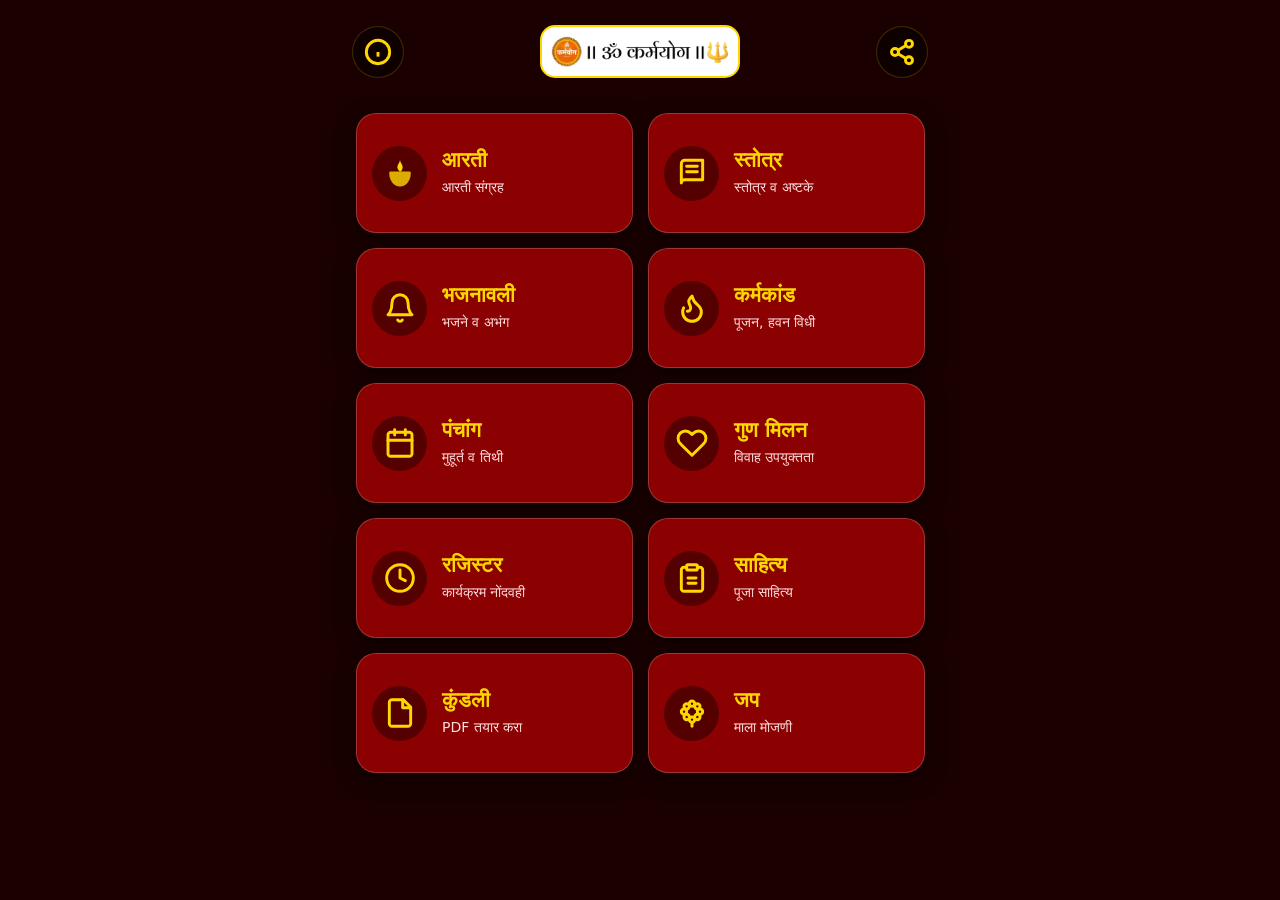
==== index.html @ 31cbc574 "Restore matchmaking link in index.html Restored the matchmaking link in the index.html file." ====
<!DOCTYPE html>
<html lang="mr">
<head>
    <meta charset="UTF-8">
    <meta name="viewport" content="width=device-width, initial-scale=1.0, maximum-scale=1.0, user-scalable=no">
    <title>कर्मयोग | Karmyog</title>
    <link rel="preconnect" href="https://fonts.googleapis.com">
    <link rel="preconnect" href="https://fonts.gstatic.com" crossorigin>
    <link href="https://fonts.googleapis.com/css2?family=Anek+Devanagari:wght@400;600;700&display=swap" rel="stylesheet">

    <style>
        :root {
            --bg-dark: #1a0000; 
            --card-maroon: #8B0000; 
            --gold: #ffd700;
            --text-white: #ffffff;
            --text-muted: #ffdddd;
            --icon-bg: rgba(0, 0, 0, 0.4); 
        }

        * {
            margin: 0;
            padding: 0;
            box-sizing: border-box;
            -webkit-tap-highlight-color: transparent;
            -webkit-touch-callout: none;
            -webkit-user-select: none;
            -moz-user-select: none;
            -ms-user-select: none;
            user-select: none;
        }

        body {
            font-family: system-ui, -apple-system, sans-serif;
            background: var(--bg-dark);
            color: var(--text-white);
            min-height: 100vh;
            padding: 10px 0 20px 0;
            overflow-x: hidden;
            position: relative;
        }

        .header-container {
            display: flex;
            align-items: center;
            justify-content: space-between;
            padding: 15px 12px;
            max-width: 600px;
            margin: 0 auto 20px auto;
            gap: 10px;
        }

        .header-logo {
            width: clamp(150px, 40vw, 200px);
            height: auto;
            background: #fff;
            padding: 8px;
            border-radius: 15px;
            border: 2px solid var(--gold);
            object-fit: contain;
            pointer-events: none;
        }

        .header-icon-btn {
            width: clamp(44px, 12vw, 52px);
            height: clamp(44px, 12vw, 52px);
            background: var(--icon-bg);
            border-radius: 50%;
            display: flex;
            align-items: center;
            justify-content: center;
            color: var(--gold);
            cursor: pointer;
            border: 1px solid rgba(255, 215, 0, 0.2);
            text-decoration: none;
            flex-shrink: 0;
            transition: transform 0.2s ease, background 0.2s ease;
        }

        .header-icon-btn:active {
            transform: scale(0.88);
            background: rgba(0, 0, 0, 0.6);
        }

        /* GRID SYSTEM - Fully Responsive */
        .grid {
            display: grid;
            grid-template-columns: repeat(auto-fit, minmax(min(150px, 100%), 1fr));
            gap: clamp(12px, 3vw, 15px);
            padding: 0 clamp(12px, 4vw, 16px);
            max-width: 600px;
            margin: auto;
        }

        @media (min-width: 360px) {
            .grid {
                grid-template-columns: repeat(2, 1fr);
            }
        }

        /* CARD STYLING */
        .card {
            background: var(--card-maroon);
            border-radius: clamp(15px, 4vw, 20px);
            min-height: clamp(105px, 28vw, 120px);
            padding: clamp(12px, 3.5vw, 15px);
            text-decoration: none;
            color: var(--text-white);
            display: flex;
            align-items: center; 
            border: 1px solid rgba(255, 255, 255, 0.2);
            box-shadow: 0 6px 20px rgba(0,0,0,0.5);
            transition: transform 0.2s ease, box-shadow 0.2s ease;
            position: relative;
            overflow: hidden;
            -webkit-tap-highlight-color: transparent;
            pointer-events: auto;
        }

        .card::before {
            content: '';
            position: absolute;
            top: 0;
            left: 0;
            right: 0;
            bottom: 0;
            background: linear-gradient(135deg, rgba(255,255,255,0.1) 0%, transparent 100%);
            opacity: 0;
            transition: opacity 0.3s ease;
            pointer-events: none;
        }

        .card:active {
            transform: scale(0.94);
            box-shadow: 0 3px 10px rgba(0,0,0,0.7);
        }

        .card:active::before {
            opacity: 1;
        }

        /* Hide URL preview on long press */
        .card::after {
            content: attr(href);
            position: absolute;
            left: -9999px;
            opacity: 0;
            pointer-events: none;
        }

        .icon-box {
            min-width: clamp(48px, 13vw, 55px);
            width: clamp(48px, 13vw, 55px);
            height: clamp(48px, 13vw, 55px);
            background: var(--icon-bg);
            border-radius: 50%;
            display: flex;
            align-items: center;
            justify-content: center;
            margin-right: clamp(10px, 3vw, 15px);
            flex-shrink: 0;
        }

        .card-content {
            display: flex;
            flex-direction: column;
            flex: 1;
            min-width: 0;
        }

        .card-title {
            font-size: clamp(18px, 5vw, 21px);
            font-weight: 800;
            color: var(--gold);
            line-height: 1.1;
            margin-bottom: 4px;
        }

        .card-subtitle {
            font-size: clamp(12px, 3.5vw, 14px); 
            font-weight: 400;
            color: var(--text-muted);
            line-height: 1.4;
            margin-top: 2px;
        }

        .custom-svg {
            width: clamp(28px, 8vw, 32px);
            height: clamp(28px, 8vw, 32px);
            fill: none;
            stroke: var(--gold);
            stroke-width: 2.2; 
            stroke-linecap: round;
            stroke-linejoin: round;
        }
        
        .fill-gold { 
            fill: var(--gold);
            stroke: none;
        }

        /* INFO MODAL */
        .modal-overlay {
            display: none;
            position: fixed;
            top: 0;
            left: 0;
            right: 0;
            bottom: 0;
            background: rgba(0, 0, 0, 0.9);
            z-index: 1000;
            align-items: center;
            justify-content: center;
            padding: 20px;
            animation: fadeIn 0.3s ease;
        }

        .modal-overlay.active {
            display: flex;
        }

        .modal-content {
            background: linear-gradient(135deg, #2a0000 0%, #1a0000 100%);
            border-radius: 25px;
            padding: 30px 25px 25px;
            max-width: 420px;
            width: 100%;
            max-height: 90vh;
            overflow-y: auto;
            border: 2px solid var(--gold);
            box-shadow: 0 10px 40px rgba(255, 215, 0, 0.3);
            animation: slideUp 0.3s ease;
            position: relative;
        }

        @keyframes fadeIn {
            from { opacity: 0; }
            to { opacity: 1; }
        }

        @keyframes slideUp {
            from { transform: translateY(50px); opacity: 0; }
            to { transform: translateY(0); opacity: 1; }
        }

        .modal-close {
            position: absolute;
            top: 15px;
            right: 15px;
            width: 36px;
            height: 36px;
            background: rgba(0, 0, 0, 0.5);
            border: 1px solid var(--gold);
            border-radius: 50%;
            display: flex;
            align-items: center;
            justify-content: center;
            cursor: pointer;
            color: var(--gold);
            font-size: 24px;
            line-height: 1;
            transition: all 0.2s ease;
        }

        .modal-close:active {
            transform: scale(0.9);
            background: rgba(0, 0, 0, 0.8);
        }

        .developer-photo {
            width: 110px;
            height: 110px;
            border-radius: 50%;
            margin: 0 auto 18px;
            display: block;
            border: 3px solid var(--gold);
            object-fit: cover;
            background: var(--icon-bg);
            box-shadow: 0 4px 15px rgba(255, 215, 0, 0.3);
        }

        .developer-info {
            font-family: 'Anek Devanagari', system-ui, sans-serif;
        }

        .developer-info h2 {
            color: var(--gold);
            font-size: 22px;
            text-align: center;
            margin-bottom: 6px;
            font-weight: 700;
        }

        .developer-info h3 {
            color: var(--text-muted);
            font-size: 15px;
            text-align: center;
            font-weight: 400;
            margin-bottom: 25px;
            line-height: 1.4;
        }

        .info-text {
            color: var(--text-white);
            font-size: 15px;
            line-height: 1.7;
            text-align: center;
            margin-bottom: 25px;
            padding: 0 10px;
            font-weight: 400;
        }

        /*.social-icons {
            display: flex;
            justify-content: center;
            gap: 20px;
            margin-top: 25px;
            flex-wrap: wrap;
        }

        .social-icon {
            width: 45px;
            height: 45px;
            background: rgba(255, 255, 255, 0.95);
            border: 3px solid var(--gold);
            border-radius: 12px;
            display: flex;
            align-items: center;
            justify-content: center;
            cursor: pointer;
            transition: all 0.3s ease;
            text-decoration: none;
            padding: 8px;
        }

        .social-icon:active {
            transform: scale(0.9);
            background: rgba(255, 215, 0, 0.3);
        }

        .social-icon img {
            width: 100%;
            height: 100%;
            object-fit: contain;
            pointer-events: none;
        } */

        /* Prevent text selection and callouts */
        img {
            pointer-events: none;
            -webkit-user-drag: none;
        }

        /* Smooth scrolling */
        html {
            scroll-behavior: smooth;
        }

        /* Performance optimization */
        .card, .header-icon-btn {
            will-change: transform;
        }

        @media (prefers-reduced-motion: reduce) {
            * {
                animation-duration: 0.01ms !important;
                animation-iteration-count: 1 !important;
                transition-duration: 0.01ms !important;
            }
        }
    </style>
</head>
<body>

<div class="header-container">
    <button class="header-icon-btn" onclick="openInfoModal()" aria-label="माहिती">
        <svg style="width:28px;height:28px;stroke:currentColor;fill:none;stroke-width:2.5" viewBox="0 0 24 24">
            <circle cx="12" cy="12" r="10"></circle>
            <line x1="12" y1="16" x2="12" y2="12"></line>
            <line x1="12" y1="8" x2="12.01" y2="8"></line>
        </svg>
    </button>

    <img src="1000894316-removebg-preview.webp" class="header-logo" alt="Karmyog Logo" draggable="false">

    <button class="header-icon-btn" onclick="shareApp()" aria-label="शेअर करा">
        <svg style="width:28px;height:28px;stroke:currentColor;fill:none;stroke-width:2.5" viewBox="0 0 24 24">
            <circle cx="18" cy="5" r="3"></circle>
            <circle cx="6" cy="12" r="3"></circle>
            <circle cx="18" cy="19" r="3"></circle>
            <line x1="8.59" y1="13.51" x2="15.42" y2="17.49"></line>
            <line x1="15.41" y1="6.51" x2="8.59" y2="10.49"></line>
        </svg>
    </button>
</div>

<div class="grid">
    
    <a href="https://sanketramdasi264-prog.github.io/app-menu-home/arati/" class="card" draggable="false">
        <div class="icon-box">
            <svg class="custom-svg" viewBox="0 0 24 24">
                <path class="fill-gold" d="M12 2c0 2-2 3.5-2 5.5s1.5 3 2 3.5 2-1.5 2-3.5S12 4 12 2z"/>
                <path d="M5 12c0 5 3 9 7 9s7-4 7-9H5z" style="opacity:0.8;stroke:var(--gold);fill:var(--gold)"/>
            </svg>
        </div>
        <div class="card-content">
            <div class="card-title">आरती</div>
            <div class="card-subtitle">आरती संग्रह</div>
        </div>
    </a>

    <a href="https://sanketramdasi264-prog.github.io/app-menu-home/stotra/" class="card" draggable="false">
        <div class="icon-box">
            <svg class="custom-svg" viewBox="0 0 24 24">
                <path d="M4 19.5A2.5 2.5 0 0 1 6.5 17H20M4 19.5V5A2.5 2.5 0 0 1 6.5 2.5H20v14.5"/>
                <path d="M8 7h8M8 11h8"/>
            </svg>
        </div>
        <div class="card-content">
            <div class="card-title">स्तोत्र</div>
            <div class="card-subtitle">स्तोत्र व अष्टके</div>
        </div>
    </a>

    <a href="https://sanketramdasi264-prog.github.io/app-menu-home/bhajan/" class="card" draggable="false">
        <div class="icon-box">
            <svg class="custom-svg" viewBox="0 0 24 24">
                <path d="M18 8a6 6 0 0 0-12 0c0 7-3 9-3 9h18s-3-2-3-9"/>
                <path d="M13.73 21a2 2 0 0 1-3.46 0"/>
            </svg>
        </div>
        <div class="card-content">
            <div class="card-title">भजनावली</div>
            <div class="card-subtitle">भजने व अभंग</div>
        </div>
    </a>

    <a href="https://sanketramdasi264-prog.github.io/app-menu-home/pooja/" class="card" draggable="false">
        <div class="icon-box">
            <svg class="custom-svg" viewBox="0 0 24 24">
                <path d="M8.5 14.5A2.5 2.5 0 0 0 11 12c0-1.38-.5-2-1-3-1.072-2.143-.224-4.054 2-6 .5 2.5 2 4.9 4 6.5 2 1.6 3 3.5 3 5.5a7 7 0 1 1-14 0c0-1.1.243-2.188.7-3.125"/>
            </svg>
        </div>
        <div class="card-content">
            <div class="card-title">कर्मकांड</div>
            <div class="card-subtitle">पूजन, हवन विधी</div>
        </div>
    </a>

    <a href="https://sanketramdasi264-prog.github.io/app-menu-home/panchangmuhurt/" class="card" draggable="false">
        <div class="icon-box">
            <svg class="custom-svg" viewBox="0 0 24 24">
                <rect width="18" height="18" x="3" y="4" rx="2"/>
                <line x1="16" y1="2" x2="16" y2="6"/>
                <line x1="8" y1="2" x2="8" y2="6"/>
                <line x1="3" y1="10" x2="21" y2="10"/>
            </svg>
        </div>
        <div class="card-content">
            <div class="card-title">पंचांग</div>
            <div class="card-subtitle">मुहूर्त व तिथी</div>
        </div>
    </a>

   <a href="https://sanketramdasi264-prog.github.io/app-menu-home/Matchmaking/" class="card" draggable="false">
        <div class="icon-box">
            <svg class="custom-svg" viewBox="0 0 24 24">
                <path d="M20.84 4.61a5.5 5.5 0 0 0-7.78 0L12 5.67l-1.06-1.06a5.5 5.5 0 0 0-7.78 7.78l1.06 1.06L12 21.23l7.78-7.78 1.06-1.06a5.5 5.5 0 0 0 0-7.78z" />
            </svg>
        </div>
        <div class="card-content">
            <div class="card-title">गुण मिलन</div>
            <div class="card-subtitle">विवाह उपयुक्तता</div>
        </div>
    </a>  

    <a href="https://sanketramdasi264-prog.github.io/app-menu-home/karykramnondi" class="card" draggable="false">
        <div class="icon-box">
            <svg class="custom-svg" viewBox="0 0 24 24">
                <circle cx="12" cy="12" r="10"/>
                <polyline points="12 6 12 12 16 14"/>
            </svg>
        </div>
        <div class="card-content">
            <div class="card-title">रजिस्टर</div>
            <div class="card-subtitle">कार्यक्रम नोंदवही</div>
        </div>
    </a> 

    <a href="https://sanketramdasi264-prog.github.io/app-menu-home/list/" class="card" draggable="false">
        <div class="icon-box">
            <svg class="custom-svg" viewBox="0 0 24 24">
                <path d="M16 4h2a2 2 0 0 1 2 2v14a2 2 0 0 1-2 2H6a2 2 0 0 1-2-2V6a2 2 0 0 1 2-2h2"/>
                <rect x="8" y="2" width="8" height="4" rx="1"/>
                <path d="M9 12h6M9 16h6"/>
            </svg>
        </div>
        <div class="card-content">
            <div class="card-title">साहित्य</div>
            <div class="card-subtitle">पूजा साहित्य</div>
        </div>
    </a>

      <a href="https://sanketramdasi264-prog.github.io/app-menu-home/kundali/" class="card" draggable="false">
        <div class="icon-box">
            <svg class="custom-svg" viewBox="0 0 24 24">
                <path d="M14.5 2H6a2 2 0 0 0-2 2v16a2 2 0 0 0 2 2h12a2 2 0 0 0 2-2V7.5L14.5 2z"/>
                <polyline points="14 2 14 8 20 8"/>
            </svg>
        </div>
        <div class="card-content">
            <div class="card-title">कुंडली</div>
            <div class="card-subtitle">PDF तयार करा</div>
        </div>
    </a> 

    <a href="https://sanketramdasi264-prog.github.io/app-menu-home/caunter/" class="card" draggable="false">
        <div class="icon-box">
            <svg class="custom-svg" viewBox="0 0 24 24">
                <circle cx="12" cy="5" r="2"/>
                <circle cx="16" cy="7" r="2"/>
                <circle cx="18" cy="11" r="2"/>
                <circle cx="16" cy="15" r="2"/>
                <circle cx="12" cy="17" r="2"/>
                <circle cx="8" cy="15" r="2"/>
                <circle cx="6" cy="11" r="2"/>
                <circle cx="8" cy="7" r="2"/>
                <path d="M12 19v3"/>
            </svg>
        </div>
        <div class="card-content">
            <div class="card-title">जप</div>
            <div class="card-subtitle">माला मोजणी</div>
        </div>
    </a>

</div>

<!-- Developer Info Modal -->
<div class="modal-overlay" id="infoModal" onclick="closeInfoModal(event)">
    <div class="modal-content" onclick="event.stopPropagation()">
        <div class="modal-close" onclick="closeInfoModal()">&times;</div>
        
        <img src="Screenshot_20260117-220744.Gallery.png" alt="Developer Photo" class="developer-photo">
        
        <div class="developer-info">
            <h2>श्री. संकेत रामदासी गुरुजी</h2>
            <h3>Software Developer of OmKarmyog</h3>

            <p class="info-text">ॐ कर्मयोग हे एक आध्यात्मिक सेवा प्रदान करणारे डिजिटल व्यासपीठ आहे.
या अ‍ॅपच्या माध्यमातून भारतीय संस्कृतीशी जोडणारी विविध आध्यात्मिक साधने एका ठिकाणी उपलब्ध करून दिली जातात. <br>

आजच्या आधुनिक युगात पारंपरिक धार्मिक ज्ञान सहज उपलब्ध नसते, ही गरज ओळखून या अ‍ॅपची निर्मिती करण्यात आली, जेणेकरून प्रत्येक व्यक्ती आपल्या मोबाइलवरच शुद्ध, प्रमाणित आणि परंपरागत धार्मिक ज्ञान मिळवू शकेल.
              
<br>या अ‍ॅपमधील सेवा:- <br>

🔸 आरती संग्रह
🔸 स्तोत्र व मंत्र
🔸 भजन संग्रह
🔸 पूजन विधी व संस्कार पद्धती
🔸 पंचांग व तिथी माहिती
🔸 व्रत कथा व महात्म्य
🔸 सण-उत्सवांची माहिती
<br>🔸 भारतीय संस्कृती व अध्यात्म विषयक माहिती हे सर्व उपलब्ध आहे... <br>

भारतीय सनातन धर्म, संस्कृती आणि अध्यात्म
डिजिटल माध्यमातून सर्वसामान्यांपर्यंत सहज, शुद्ध आणि विश्वासार्ह स्वरूपात पोहोचवणे
हेच आमचे प्रमुख ध्येय आहे.

नवीन पिढीला आपल्या परंपरांशी जोडणे, धार्मिक ज्ञानाचे जतन करणे आणि योग्य मार्गदर्शन देणे हा या उपक्रमाचा हेतू आहे.<br>

श्री.संकेत रामदासी गुरूजी:-  <br>गुरुजी हे ॐ कर्मयोग चे संस्थापक व सॉफ्टवेर डेवलपर आहेत.
आजच्या डिजिटल युगात अध्यात्मिक ज्ञान सर्वांपर्यंत पोहोचावे या उद्देशाने त्यांनी या उपक्रमाची सुरुवात केली.<br>
कारण<br>
“परंपरा जपली तरच संस्कृती टिकते.”<br>
आणि त्यासाठी आजच्या जगात<br>
"अध्यात्माला आधुनिकतेची साथ लागते...!!"
</p>
           <!-- <div class="social-icons">
                <a href="https://www.youtube.com/@omkarmyog" class="social-icon" target="_blank" aria-label="YouTube">
                    <img src="https://static.vecteezy.com/system/resources/thumbnails/020/964/378/small_2x/youtube-icon-for-web-design-free-png.png" alt="YouTube">
                </a>
                               
            </div> -->
        </div>
    </div>
</div>

<script>
    // Share App Function with Play Store Link
    function shareApp() {
        const playstoreLink = 'https://play.google.com/store/apps/details?id=in.omkarmyog.app';
        
        const shareText = `🕉️ कर्मयोग 🕉️

धार्मिक साहित्य आणि पूजा विधी आता तुमच्या मोबाईलवर!

✨ आरती संग्रह
📿 स्तोत्र व अष्टके  
🙏 भजनावली
🔱 कर्मकांड विधी
📅 पंचांग
💍 गुण मिलन
⏰ नित्यकर्म
📚 पूजा साहित्य

आजच डाउनलोड करा आणि तुमच्या धार्मिक जीवनाला समृद्ध करा!

📲 Play Store: ${playstoreLink}`;

        if (navigator.share) {
            navigator.share({ 
                title: '🕉️ कर्मयोग - धार्मिक ॲप',
                text: shareText,
                url: playstoreLink
            }).catch(err => {
                if (err.name !== 'AbortError') {
                    console.error('Share failed:', err);
                }
            });
        } else {
            const tempInput = document.createElement('textarea');
            tempInput.value = shareText;
            document.body.appendChild(tempInput);
            tempInput.select();
            document.execCommand('copy');
            document.body.removeChild(tempInput);
            alert('लिंक कॉपी केली! आता तुम्ही ती शेअर करू शकता.');
        }
    }

    // Open Info Modal
    function openInfoModal() {
        document.getElementById('infoModal').classList.add('active');
        document.body.style.overflow = 'hidden';
    }

    // Close Info Modal
    function closeInfoModal(event) {
        if (!event || event.target.id === 'infoModal' || event.target.classList.contains('modal-close')) {
            document.getElementById('infoModal').classList.remove('active');
            document.body.style.overflow = '';
        }
    }

    // Prevent context menu on long press
    document.addEventListener('contextmenu', function(e) {
        if (e.target.tagName === 'A' || e.target.closest('a')) {
            e.preventDefault();
        }
    });

    // Prevent drag on all links
    document.querySelectorAll('a').forEach(link => {
        link.addEventListener('dragstart', e => e.preventDefault());
    });

    // Close modal with ESC key
    document.addEventListener('keydown', function(e) {
        if (e.key === 'Escape') {
            closeInfoModal();
        }
    });

    // Lazy load optimization
    if ('loading' in HTMLImageElement.prototype) {
        const images = document.querySelectorAll('img[loading="lazy"]');
        images.forEach(img => {
            img.src = img.dataset.src;
        });
    }
</script>

</body>
</html>
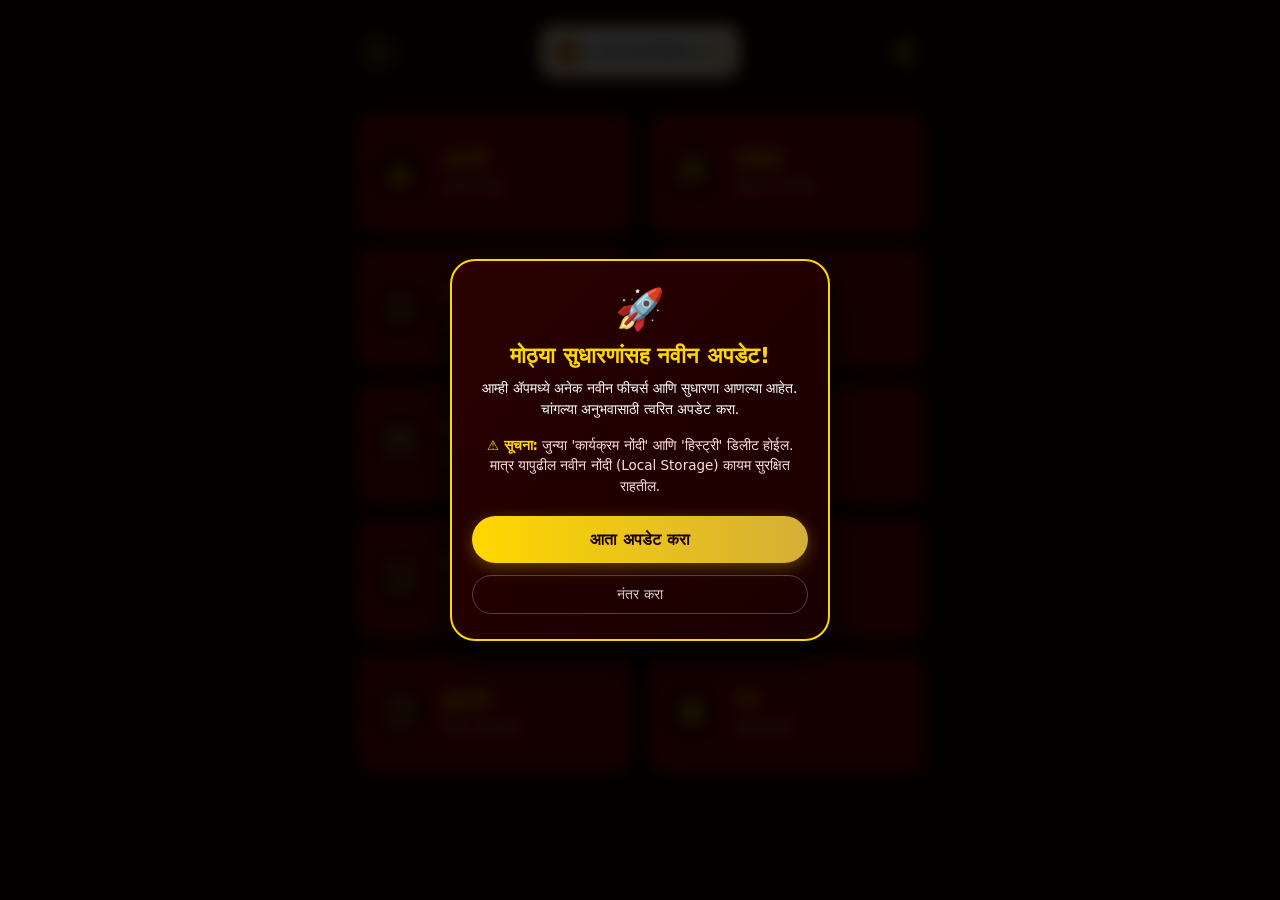
==== commit f3233a31: "Refactor CSS and implement update popup Removed unused CSS styles and consolidated keyframes. Added " ====
--- a/index.html
+++ b/index.html
@@ -137,15 +137,6 @@
 
         .card:active::before {
             opacity: 1;
-        }
-
-        /* Hide URL preview on long press */
-        .card::after {
-            content: attr(href);
-            position: absolute;
-            left: -9999px;
-            opacity: 0;
-            pointer-events: none;
         }
 
         .icon-box {
@@ -233,15 +224,8 @@
             position: relative;
         }
 
-        @keyframes fadeIn {
-            from { opacity: 0; }
-            to { opacity: 1; }
-        }
-
-        @keyframes slideUp {
-            from { transform: translateY(50px); opacity: 0; }
-            to { transform: translateY(0); opacity: 1; }
-        }
+        @keyframes fadeIn { from { opacity: 0; } to { opacity: 1; } }
+        @keyframes slideUp { from { transform: translateY(50px); opacity: 0; } to { transform: translateY(0); opacity: 1; } }
 
         .modal-close {
             position: absolute;
@@ -279,86 +263,136 @@
             box-shadow: 0 4px 15px rgba(255, 215, 0, 0.3);
         }
 
-        .developer-info {
-            font-family: 'Anek Devanagari', system-ui, sans-serif;
-        }
-
-        .developer-info h2 {
+        .developer-info { font-family: 'Anek Devanagari', system-ui, sans-serif; }
+        .developer-info h2 { color: var(--gold); font-size: 22px; text-align: center; margin-bottom: 6px; font-weight: 700; }
+        .developer-info h3 { color: var(--text-muted); font-size: 15px; text-align: center; font-weight: 400; margin-bottom: 25px; line-height: 1.4; }
+        .info-text { color: var(--text-white); font-size: 15px; line-height: 1.7; text-align: center; margin-bottom: 25px; padding: 0 10px; font-weight: 400; }
+
+        img { pointer-events: none; -webkit-user-drag: none; }
+        html { scroll-behavior: smooth; }
+        .card, .header-icon-btn { will-change: transform; }
+
+        /* --- SMART UPDATE POPUP STYLES --- */
+        .update-overlay {
+            position: fixed;
+            top: 0; left: 0; right: 0; bottom: 0;
+            background: rgba(0, 0, 0, 0.85);
+            backdrop-filter: blur(8px);
+            display: flex;
+            justify-content: center;
+            align-items: center;
+            z-index: 2000;
+            opacity: 0;
+            visibility: hidden;
+            transition: all 0.4s ease;
+            padding: 20px;
+        }
+
+        .update-overlay.show {
+            opacity: 1;
+            visibility: visible;
+        }
+
+        .update-box {
+            background: linear-gradient(135deg, #2a0000 0%, #1a0000 100%);
+            border: 2px solid var(--gold);
+            border-radius: 25px;
+            padding: 25px 20px;
+            text-align: center;
+            max-width: 380px;
+            width: 100%;
+            box-shadow: 0 15px 40px rgba(0,0,0,0.9);
+            transform: scale(0.8);
+            transition: transform 0.4s cubic-bezier(0.175, 0.885, 0.32, 1.275);
+        }
+
+        .update-overlay.show .update-box {
+            transform: scale(1);
+        }
+
+        .update-icon {
+            font-size: 40px;
             color: var(--gold);
+            margin-bottom: 10px;
+            animation: pulse 2s infinite;
+        }
+
+        @keyframes pulse {
+            0% { transform: scale(1); }
+            50% { transform: scale(1.15); }
+            100% { transform: scale(1); }
+        }
+
+        .update-box h3 {
             font-size: 22px;
+            color: var(--gold);
+            margin-bottom: 10px;
+            font-weight: 700;
+        }
+
+        .update-box p {
+            font-size: 14px;
+            color: var(--text-white);
+            line-height: 1.5;
+            margin-bottom: 15px;
+            padding: 0 5px;
+        }
+
+        /* Changed: Removed red background and border, centered the text to match layout */
+        .warning-box {
+            margin-bottom: 20px;
+            font-size: 13.5px;
+            color: var(--text-muted);
             text-align: center;
-            margin-bottom: 6px;
+            line-height: 1.5;
+            padding: 0 5px;
+        }
+        
+        .warning-box strong {
+            color: var(--gold);
+        }
+
+        .update-btn-container {
+            display: flex;
+            flex-direction: column;
+            gap: 12px;
+        }
+
+        .btn-update-now {
+            background: linear-gradient(90deg, var(--gold), #d4af37);
+            color: var(--bg-dark);
+            padding: 14px 20px;
+            border: none;
+            border-radius: 50px;
+            font-size: 16px;
             font-weight: 700;
-        }
-
-        .developer-info h3 {
-            color: var(--text-muted);
-            font-size: 15px;
-            text-align: center;
-            font-weight: 400;
-            margin-bottom: 25px;
-            line-height: 1.4;
-        }
-
-        .info-text {
+            cursor: pointer;
+            text-decoration: none;
+            box-shadow: 0 4px 15px rgba(255, 215, 0, 0.3);
+            transition: all 0.2s ease;
+        }
+
+        .btn-update-now:active {
+            transform: scale(0.95);
+            box-shadow: 0 2px 8px rgba(255, 215, 0, 0.2);
+        }
+
+        .btn-later {
+            background: transparent;
             color: var(--text-white);
-            font-size: 15px;
-            line-height: 1.7;
-            text-align: center;
-            margin-bottom: 25px;
-            padding: 0 10px;
-            font-weight: 400;
-        }
-
-        /*.social-icons {
-            display: flex;
-            justify-content: center;
-            gap: 20px;
-            margin-top: 25px;
-            flex-wrap: wrap;
-        }
-
-        .social-icon {
-            width: 45px;
-            height: 45px;
-            background: rgba(255, 255, 255, 0.95);
-            border: 3px solid var(--gold);
-            border-radius: 12px;
-            display: flex;
-            align-items: center;
-            justify-content: center;
+            padding: 10px 20px;
+            border: 1px solid rgba(255, 255, 255, 0.3);
+            border-radius: 50px;
+            font-size: 14px;
             cursor: pointer;
-            transition: all 0.3s ease;
-            text-decoration: none;
-            padding: 8px;
-        }
-
-        .social-icon:active {
-            transform: scale(0.9);
-            background: rgba(255, 215, 0, 0.3);
-        }
-
-        .social-icon img {
-            width: 100%;
-            height: 100%;
-            object-fit: contain;
-            pointer-events: none;
-        } */
-
-        /* Prevent text selection and callouts */
-        img {
-            pointer-events: none;
-            -webkit-user-drag: none;
-        }
-
-        /* Smooth scrolling */
-        html {
-            scroll-behavior: smooth;
-        }
-
-        /* Performance optimization */
-        .card, .header-icon-btn {
-            will-change: transform;
+            opacity: 0.8;
+            transition: all 0.2s ease;
+            font-family: inherit;
+        }
+
+        .btn-later:active {
+            background: rgba(255, 255, 255, 0.1);
+            transform: scale(0.95);
         }
 
         @media (prefers-reduced-motion: reduce) {
@@ -371,6 +405,24 @@
     </style>
 </head>
 <body>
+
+<!-- Smart Update Pop-up Structure (Shows Every Time) -->
+<div class="update-overlay" id="updatePopup">
+    <div class="update-box">
+        <div class="update-icon">🚀</div>
+        <h3>मोठ्या सुधारणांसह नवीन अपडेट!</h3>
+        <p>आम्ही ॲपमध्ये अनेक नवीन फीचर्स आणि सुधारणा आणल्या आहेत. चांगल्या अनुभवासाठी त्वरित अपडेट करा.</p>
+        
+        <div class="warning-box">
+            <strong>⚠️ सूचना:</strong> जुन्या 'कार्यक्रम नोंदी' आणि 'हिस्ट्री' डिलीट होईल. मात्र यापुढील नवीन नोंदी (Local Storage) कायम सुरक्षित राहतील.
+        </div>
+
+        <div class="update-btn-container">
+            <a href="https://play.google.com/store/apps/details?id=in.omkarmyog.app" class="btn-update-now" id="updateTargetBtn">आता अपडेट करा</a>
+            <button class="btn-later" onclick="closeUpdatePopup()">नंतर करा</button>
+        </div>
+    </div>
+</div>
 
 <div class="header-container">
     <button class="header-icon-btn" onclick="openInfoModal()" aria-label="माहिती">
@@ -576,37 +628,33 @@
 आणि त्यासाठी आजच्या जगात<br>
 "अध्यात्माला आधुनिकतेची साथ लागते...!!"
 </p>
-           <!-- <div class="social-icons">
-                <a href="https://www.youtube.com/@omkarmyog" class="social-icon" target="_blank" aria-label="YouTube">
-                    <img src="https://static.vecteezy.com/system/resources/thumbnails/020/964/378/small_2x/youtube-icon-for-web-design-free-png.png" alt="YouTube">
-                </a>
-                               
-            </div> -->
         </div>
     </div>
 </div>
 
 <script>
+    // --- SMART UPDATE POPUP LOGIC (SHOWS EVERY TIME) ---
+    window.addEventListener('DOMContentLoaded', () => {
+        setTimeout(() => {
+            document.getElementById('updatePopup').classList.add('show');
+        }, 1000); // ॲप लोड झाल्यानंतर १ सेकंदाने दिसेल
+    });
+
+    function closeUpdatePopup() {
+        document.getElementById('updatePopup').classList.remove('show');
+    }
+
+    document.getElementById('updateTargetBtn').addEventListener('click', () => {
+        document.getElementById('updatePopup').classList.remove('show');
+    });
+    // ---------------------------------
+
+
     // Share App Function with Play Store Link
     function shareApp() {
         const playstoreLink = 'https://play.google.com/store/apps/details?id=in.omkarmyog.app';
         
-        const shareText = `🕉️ कर्मयोग 🕉️
-
-धार्मिक साहित्य आणि पूजा विधी आता तुमच्या मोबाईलवर!
-
-✨ आरती संग्रह
-📿 स्तोत्र व अष्टके  
-🙏 भजनावली
-🔱 कर्मकांड विधी
-📅 पंचांग
-💍 गुण मिलन
-⏰ नित्यकर्म
-📚 पूजा साहित्य
-
-आजच डाउनलोड करा आणि तुमच्या धार्मिक जीवनाला समृद्ध करा!
-
-📲 Play Store: ${playstoreLink}`;
+        const shareText = `🕉️ कर्मयोग 🕉️\n\nधार्मिक साहित्य आणि पूजा विधी आता तुमच्या मोबाईलवर!\n\n✨ आरती संग्रह\n📿 स्तोत्र व अष्टके  \n🙏 भजनावली\n🔱 कर्मकांड विधी\n📅 पंचांग\n💍 गुण मिलन\n⏰ नित्यकर्म\n📚 पूजा साहित्य\n\nआजच डाउनलोड करा आणि तुमच्या धार्मिक जीवनाला समृद्ध करा!\n\n📲 Play Store: ${playstoreLink}`;
 
         if (navigator.share) {
             navigator.share({ 
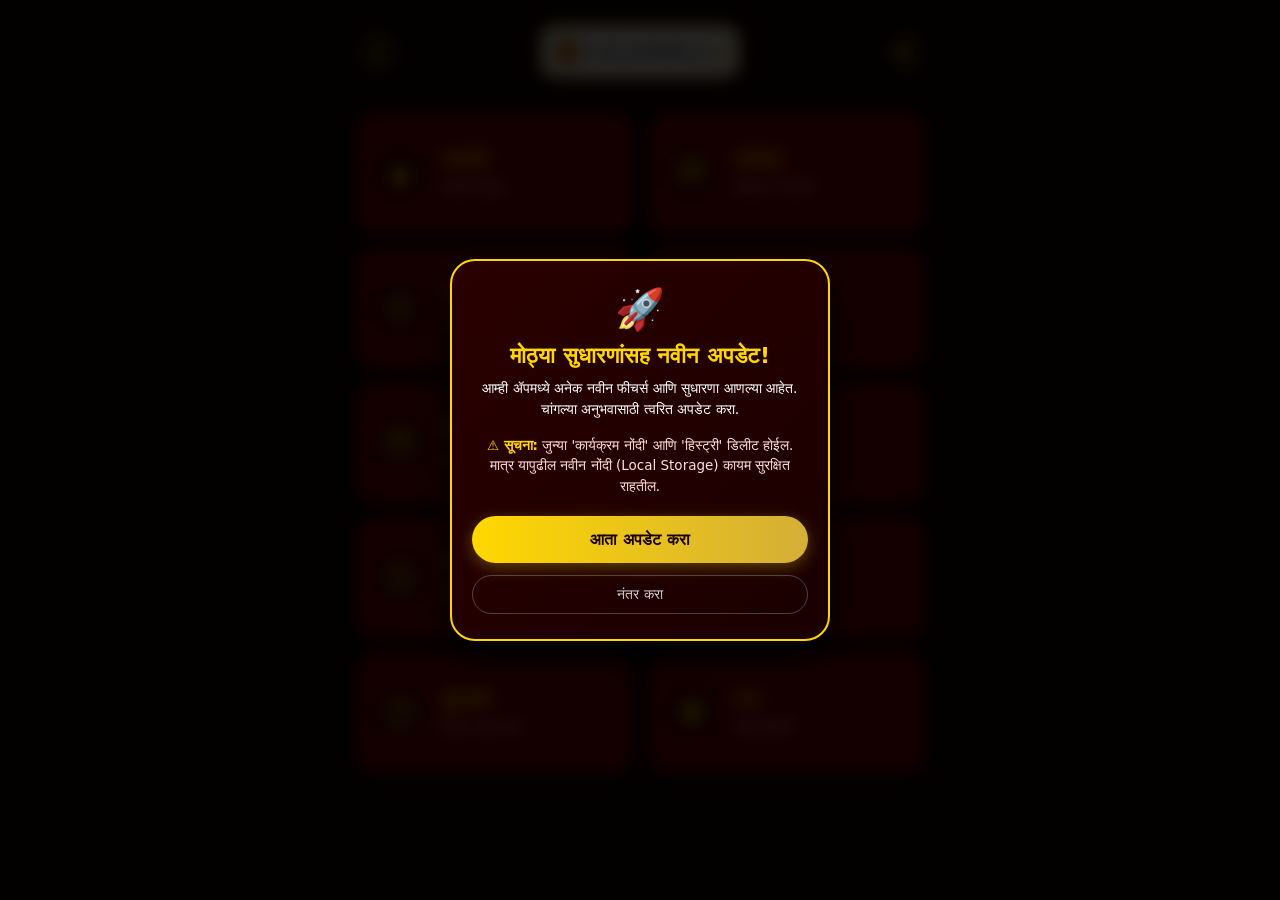
==== commit a6c142ae: "Enhance update overlay and steps styling Added max-height and overflow properties to allow scrolling" ====
--- a/index.html
+++ b/index.html
@@ -304,6 +304,9 @@
             box-shadow: 0 15px 40px rgba(0,0,0,0.9);
             transform: scale(0.8);
             transition: transform 0.4s cubic-bezier(0.175, 0.885, 0.32, 1.275);
+            /* Added to allow scrolling if screen is too small */
+            max-height: 90vh;
+            overflow-y: auto;
         }
 
         .update-overlay.show .update-box {
@@ -338,7 +341,6 @@
             padding: 0 5px;
         }
 
-        /* Changed: Removed red background and border, centered the text to match layout */
         .warning-box {
             margin-bottom: 20px;
             font-size: 13.5px;
@@ -350,6 +352,36 @@
         
         .warning-box strong {
             color: var(--gold);
+        }
+
+        /* Update Steps Styling */
+        .update-steps {
+            text-align: left;
+            color: var(--text-white);
+            margin: 15px 10px;
+            font-size: 15px;
+            line-height: 1.8;
+            background: rgba(0, 0, 0, 0.4);
+            padding: 15px;
+            border-radius: 12px;
+            border: 1px solid rgba(255, 215, 0, 0.2);
+        }
+
+        .update-steps strong {
+            color: var(--gold);
+        }
+
+        /* Image inside Update Steps */
+        .update-tutorial-img {
+            width: 100%;
+            max-width: 280px; /* limits size on large screens */
+            height: auto;
+            border-radius: 12px;
+            margin: 10px auto 15px auto;
+            display: block;
+            border: 2px solid var(--gold);
+            box-shadow: 0 4px 15px rgba(0,0,0,0.5);
+            pointer-events: none;
         }
 
         .update-btn-container {
@@ -370,6 +402,7 @@
             text-decoration: none;
             box-shadow: 0 4px 15px rgba(255, 215, 0, 0.3);
             transition: all 0.2s ease;
+            font-family: inherit;
         }
 
         .btn-update-now:active {
@@ -408,7 +441,7 @@
 
 <!-- Smart Update Pop-up Structure (Shows Every Time) -->
 <div class="update-overlay" id="updatePopup">
-    <div class="update-box">
+    <div class="update-box" id="updateBoxContent">
         <div class="update-icon">🚀</div>
         <h3>मोठ्या सुधारणांसह नवीन अपडेट!</h3>
         <p>आम्ही ॲपमध्ये अनेक नवीन फीचर्स आणि सुधारणा आणल्या आहेत. चांगल्या अनुभवासाठी त्वरित अपडेट करा.</p>
@@ -418,7 +451,7 @@
         </div>
 
         <div class="update-btn-container">
-            <a href="https://play.google.com/store/apps/details?id=in.omkarmyog.app" class="btn-update-now" id="updateTargetBtn">आता अपडेट करा</a>
+            <button class="btn-update-now" onclick="showUpdateSteps()">आता अपडेट करा</button>
             <button class="btn-later" onclick="closeUpdatePopup()">नंतर करा</button>
         </div>
     </div>
@@ -626,14 +659,14 @@
 कारण<br>
 “परंपरा जपली तरच संस्कृती टिकते.”<br>
 आणि त्यासाठी आजच्या जगात<br>
-"अध्यात्माला आधुनिकतेची साथ लागते...!!"
+"अध्यात्माला আধুনিকतेची साथ लागते...!!"
 </p>
         </div>
     </div>
 </div>
 
 <script>
-    // --- SMART UPDATE POPUP LOGIC (SHOWS EVERY TIME) ---
+    // --- SMART UPDATE POPUP LOGIC ---
     window.addEventListener('DOMContentLoaded', () => {
         setTimeout(() => {
             document.getElementById('updatePopup').classList.add('show');
@@ -644,13 +677,32 @@
         document.getElementById('updatePopup').classList.remove('show');
     }
 
-    document.getElementById('updateTargetBtn').addEventListener('click', () => {
-        document.getElementById('updatePopup').classList.remove('show');
-    });
+    // New Function: Show Manual Update Steps and Image
+    function showUpdateSteps() {
+        const boxContent = document.getElementById('updateBoxContent');
+        
+        // HTML For Steps View including the GitHub hosted image
+        boxContent.innerHTML = `
+            <div class="update-icon">📱</div>
+            <h3>कसे अपडेट करावे?</h3>
+            <div class="update-steps">
+                १. तुमच्या फोनमधील <strong>Play Store</strong> उघडा.<br><br>
+                २. <strong>OmKarmyog</strong> सर्च करा.<br><br>
+                ३. <strong>Update</strong> बटणावर क्लिक करा.
+            </div>
+            
+            <!-- Screenshot Image -->
+            <img src="Screenshot_20260720-204118_Google%20Play%20Store.png" alt="Update Tutorial" class="update-tutorial-img">
+            
+            <div class="update-btn-container" style="margin-top: 15px;">
+                <button class="btn-later" onclick="closeUpdatePopup()">ठीक आहे, समजले</button>
+            </div>
+        `;
+    }
     // ---------------------------------
 
 
-    // Share App Function with Play Store Link
+    // Share App Function
     function shareApp() {
         const playstoreLink = 'https://play.google.com/store/apps/details?id=in.omkarmyog.app';
         
